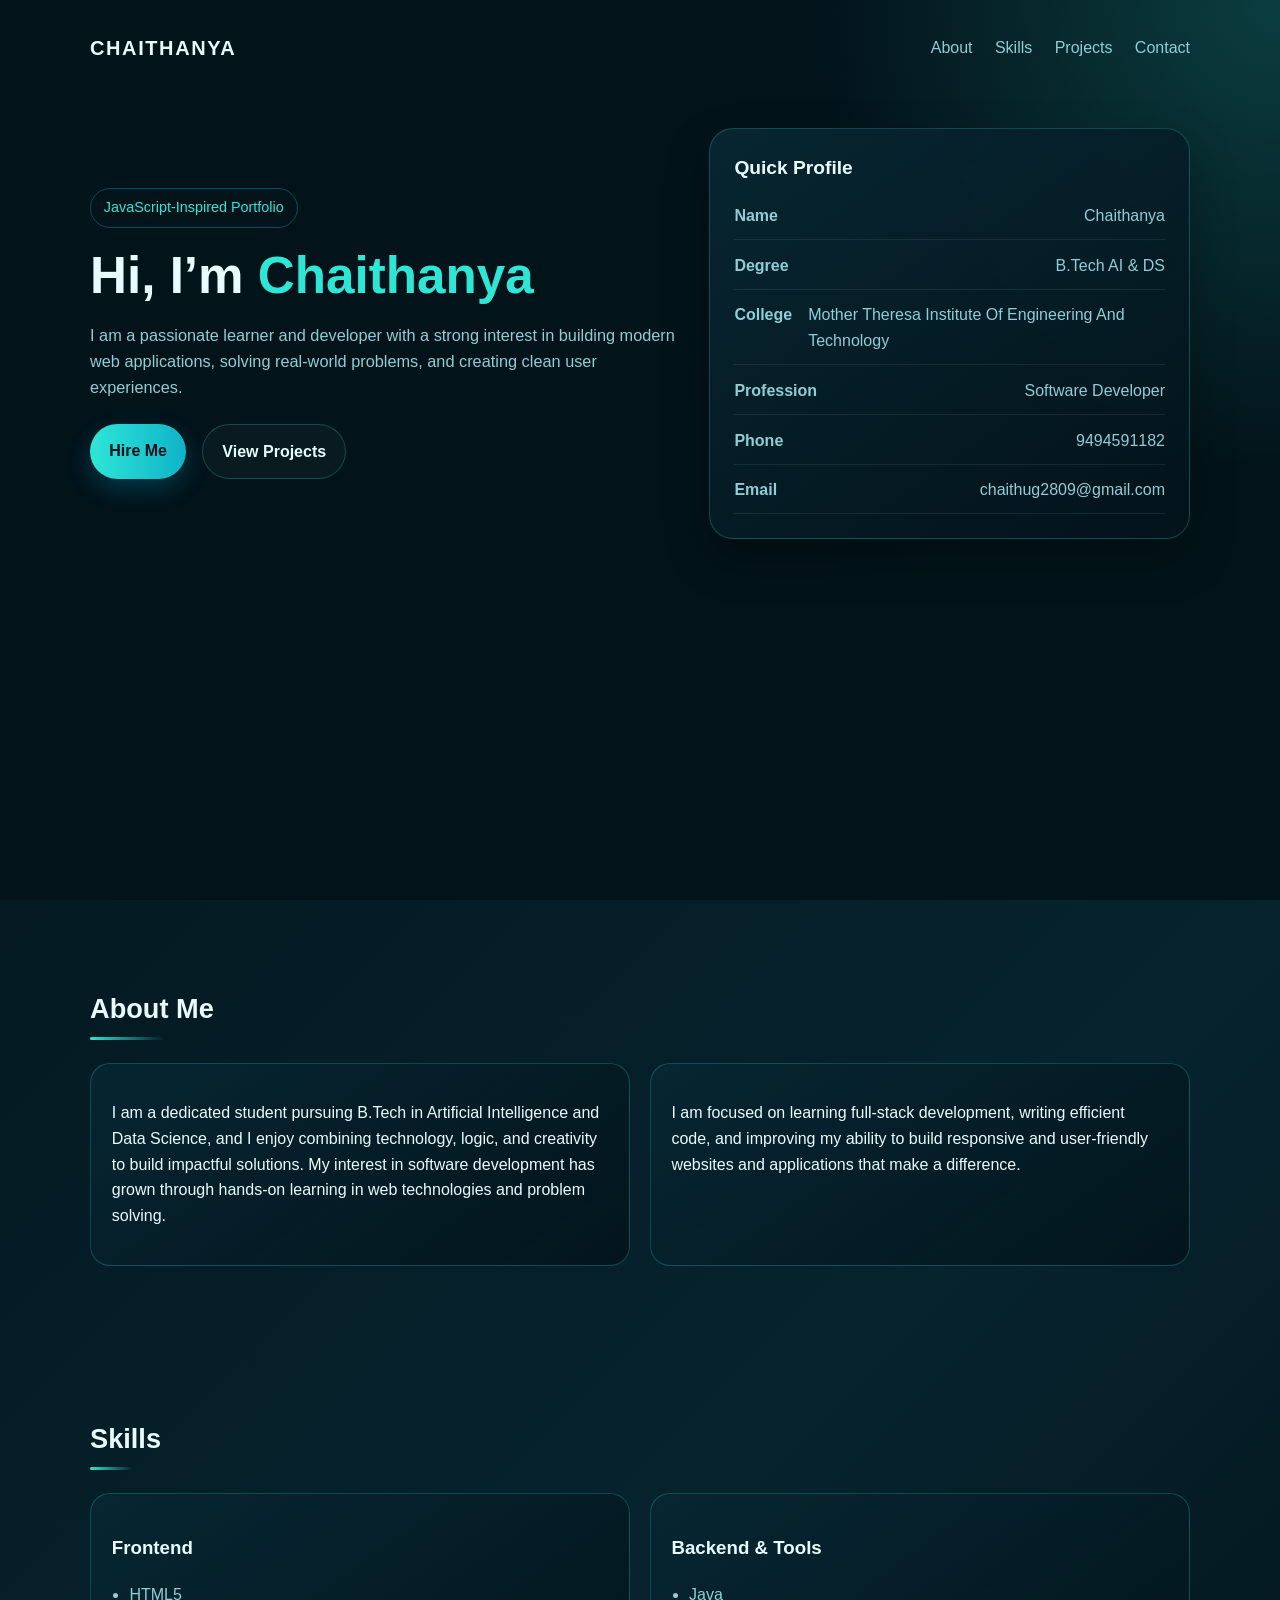
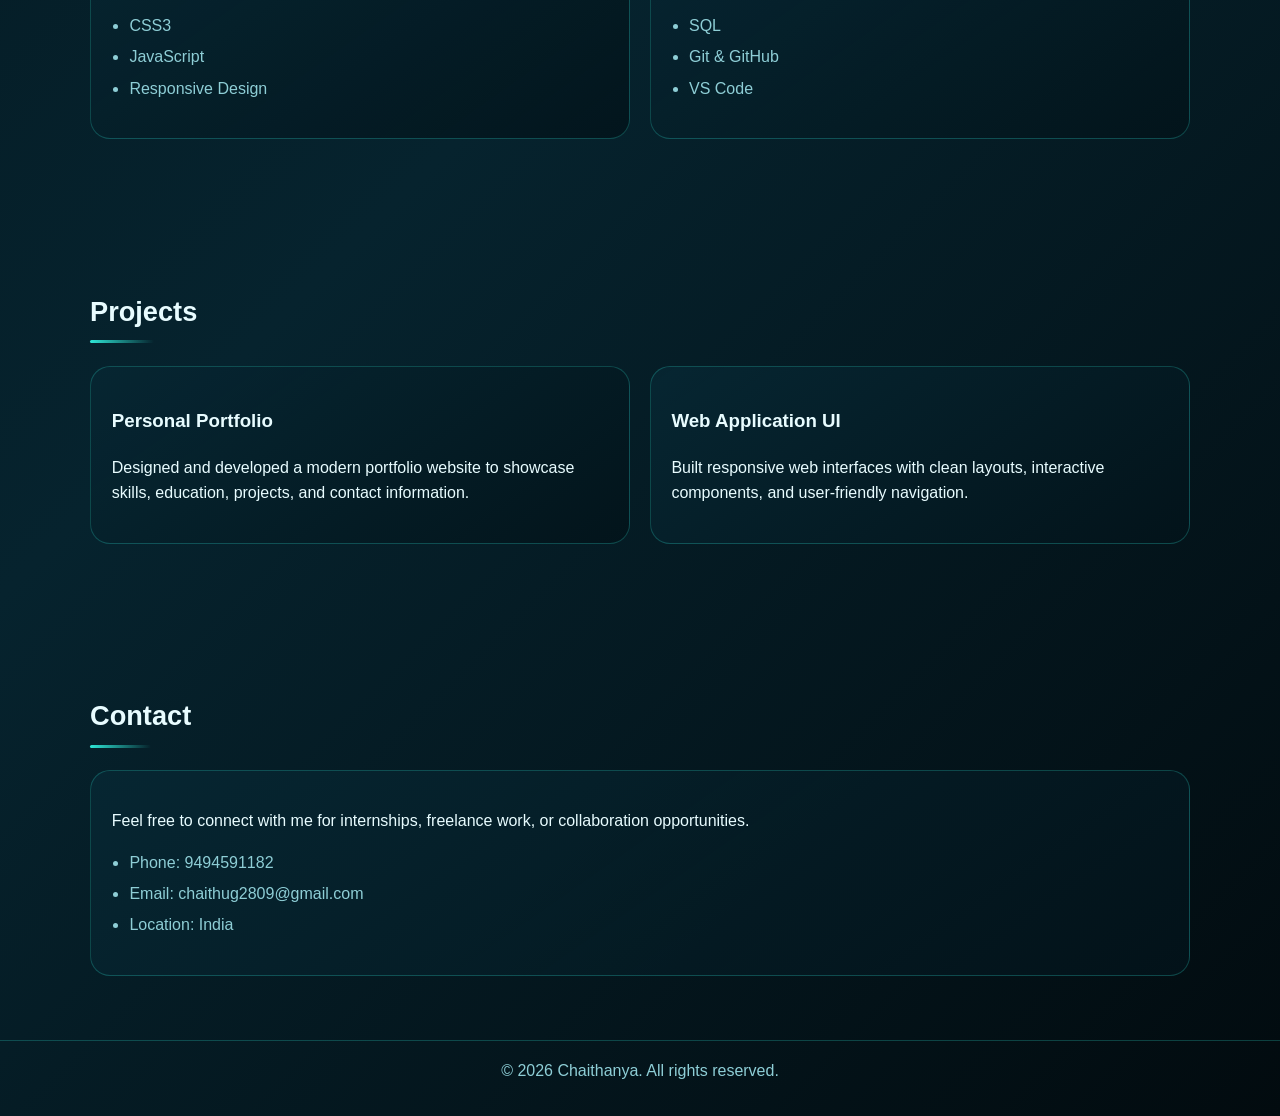
==== html-css/index.html @ 0087b9ec "index" ====
<!DOCTYPE html>
<html lang="en">
<head>
  <meta charset="UTF-8" />
  <meta name="viewport" content="width=device-width, initial-scale=1.0" />
  <title>Chaithanya | JavaScript Developer</title>
  <style>
    :root {
      --bg: #03131a;
      --panel: #072733;
      --text: #e8fcff;
      --muted: #8eced6;
      --accent: #2ee6d6;
      --accent-2: #0fb3c9;
      --border: rgba(46, 230, 214, 0.24);
    }

    * { box-sizing: border-box; }
    html { scroll-behavior: smooth; }
    body {
      margin: 0;
      font-family: "Segoe UI", Tahoma, Geneva, Verdana, sans-serif;
      color: var(--text);
      background: linear-gradient(135deg, var(--bg), #06232e 55%, #020b0f);
      line-height: 1.6;
    }

    a { color: inherit; text-decoration: none; }
    img { max-width: 100%; display: block; }

    .container {
      width: min(1100px, calc(100% - 2rem));
      margin: 0 auto;
    }

    header {
      min-height: 100vh;
      background: radial-gradient(circle at top right, rgba(46,230,214,.20), transparent 30%), rgba(3,19,26,.95);
      padding: 1rem 0 4rem;
    }

    .navbar {
      display: flex;
      justify-content: space-between;
      align-items: center;
      padding: 1rem 0;
    }

    .logo {
      font-size: 1.25rem;
      font-weight: 700;
      letter-spacing: 0.08em;
      text-transform: uppercase;
    }

    .nav-links {
      display: flex;
      gap: 1.4rem;
      align-items: center;
    }

    .nav-links a {
      color: var(--muted);
      transition: color 0.2s ease;
    }

    .nav-links a:hover { color: var(--text); }

    .menu-toggle {
      display: none;
      background: transparent;
      border: 1px solid var(--border);
      color: var(--text);
      padding: 0.5rem 0.75rem;
      border-radius: 0.5rem;
      cursor: pointer;
    }

    .hero {
      display: grid;
      grid-template-columns: 1.1fr 0.9fr;
      gap: 2rem;
      align-items: center;
      padding: 3rem 0 1rem;
    }

    .hero h1 {
      font-size: clamp(2rem, 4vw, 3.3rem);
      margin: 0.2rem 0 1rem;
      line-height: 1.15;
    }

    .hero h1 span { color: var(--accent); }
    .hero p { color: var(--muted); font-size: 1.02rem; }

    .badge {
      display: inline-block;
      padding: 0.45rem 0.8rem;
      border: 1px solid rgba(0,212,255,.3);
      border-radius: 999px;
      color: var(--accent);
      font-size: 0.9rem;
      margin-bottom: 1rem;
    }

    .hero-actions {
      display: flex;
      flex-wrap: wrap;
      gap: 1rem;
      margin-top: 1.5rem;
    }

    .btn {
      display: inline-block;
      padding: 0.85rem 1.2rem;
      border-radius: 999px;
      font-weight: 600;
      transition: transform 0.2s ease, box-shadow 0.2s ease;
    }

    .btn:hover { transform: translateY(-2px); }
    .btn-primary {
      background: linear-gradient(90deg, var(--accent), var(--accent-2));
      color: #03111c;
      box-shadow: 0 10px 25px rgba(0,212,255,.2);
    }

    .btn-secondary {
      border: 1px solid var(--border);
      background: rgba(255,255,255,.03);
    }

    .profile-card {
      padding: 1.5rem;
      border: 1px solid var(--border);
      border-radius: 1.5rem;
      background: linear-gradient(145deg, rgba(7,39,51,.95), rgba(3,19,26,.9));
      box-shadow: 0 20px 45px rgba(0,0,0,.28);
      backdrop-filter: blur(8px);
    }

    .profile-card h3 {
      margin-top: 0;
      font-size: 1.2rem;
    }

    .info-list {
      list-style: none;
      padding: 0;
      margin: 1rem 0 0;
      display: grid;
      gap: 0.8rem;
    }

    .info-list li {
      display: flex;
      justify-content: space-between;
      gap: 1rem;
      color: var(--muted);
      border-bottom: 1px solid rgba(255,255,255,.08);
      padding-bottom: 0.65rem;
    }

    section {
      padding: 4rem 0;
    }

    .section-title {
      font-size: 1.7rem;
      margin-bottom: 1.4rem;
      position: relative;
      display: inline-block;
    }

    .section-title::after {
      content: "";
      display: block;
      width: 60%;
      height: 3px;
      background: linear-gradient(90deg, var(--accent), transparent);
      margin-top: 0.45rem;
      border-radius: 999px;
    }

    .grid { display: grid; gap: 1.2rem; }
    .about-grid, .skill-grid, .project-grid {
      grid-template-columns: repeat(2, minmax(0, 1fr));
    }

    .card {
      padding: 1.3rem;
      border: 1px solid var(--border);
      border-radius: 1.25rem;
      background: linear-gradient(145deg, rgba(7,39,51,.9), rgba(3,19,26,.84));
    }

    .skill-grid .card { min-height: 100%; }
    .card ul { padding-left: 1.1rem; color: var(--muted); }
    .card li { margin-bottom: 0.35rem; }

    .project-grid .card:hover {
      transform: translateY(-3px);
      border-color: rgba(0,212,255,.35);
      transition: all 0.2s ease;
    }

    footer {
      border-top: 1px solid var(--border);
      padding: 1.1rem 0 2rem;
      color: var(--muted);
      text-align: center;
    }

    @media (max-width: 800px) {
      .hero, .about-grid, .skill-grid, .project-grid {
        grid-template-columns: 1fr;
      }

      .menu-toggle { display: inline-block; }
      .nav-links {
        display: none;
        position: absolute;
        right: 1rem;
        top: 3.5rem;
        flex-direction: column;
        align-items: flex-start;
        background: rgba(7,17,31,.96);
        padding: 1rem;
        border: 1px solid var(--border);
        border-radius: 0.8rem;
        width: min(220px, calc(100% - 2rem));
      }

      .nav-links.active { display: flex; }
    }
  </style>
</head>
<body>
  <header>
    <div class="container">
      <nav class="navbar">
        <a href="#" class="logo">Chaithanya</a>
        <button class="menu-toggle" aria-label="Toggle menu">☰</button>
        <div class="nav-links">
          <a href="#about">About</a>
          <a href="#skills">Skills</a>
          <a href="#projects">Projects</a>
          <a href="#contact">Contact</a>
        </div>
      </nav>

      <div class="hero">
        <div>
          <span class="badge">JavaScript-Inspired Portfolio</span>
          <h1>Hi, I’m <span>Chaithanya</span></h1>
          <p>I am a passionate learner and developer with a strong interest in building modern web applications, solving real-world problems, and creating clean user experiences.</p>
          <div class="hero-actions">
            <a class="btn btn-primary" href="#contact">Hire Me</a>
            <a class="btn btn-secondary" href="#projects">View Projects</a>
          </div>
        </div>

        <div class="profile-card">
          <h3>Quick Profile</h3>
          <ul class="info-list">
            <li><strong>Name</strong><span>Chaithanya</span></li>
            <li><strong>Degree</strong><span>B.Tech AI & DS</span></li>
            <li><strong>College</strong><span>Mother Theresa Institute Of Engineering And Technology</span></li>
            <li><strong>Profession</strong><span>Software Developer</span></li>
            <li><strong>Phone</strong><span>9494591182</span></li>
            <li><strong>Email</strong><span>chaithug2809@gmail.com</span></li>
          </ul>
        </div>
      </div>
    </div>
  </header>

  <main class="container">
    <section id="about">
      <h2 class="section-title">About Me</h2>
      <div class="grid about-grid">
        <div class="card">
          <p>I am a dedicated student pursuing B.Tech in Artificial Intelligence and Data Science, and I enjoy combining technology, logic, and creativity to build impactful solutions. My interest in software development has grown through hands-on learning in web technologies and problem solving.</p>
        </div>
        <div class="card">
          <p>I am focused on learning full-stack development, writing efficient code, and improving my ability to build responsive and user-friendly websites and applications that make a difference.</p>
        </div>
      </div>
    </section>

    <section id="skills">
      <h2 class="section-title">Skills</h2>
      <div class="grid skill-grid">
        <div class="card">
          <h3>Frontend</h3>
          <ul>
            <li>HTML5</li>
            <li>CSS3</li>
            <li>JavaScript</li>
            <li>Responsive Design</li>
          </ul>
        </div>
        <div class="card">
          <h3>Backend & Tools</h3>
          <ul>
            <li>Java</li>
            <li>SQL</li>
            <li>Git & GitHub</li>
            <li>VS Code</li>
          </ul>
        </div>
      </div>
    </section>

    <section id="projects">
      <h2 class="section-title">Projects</h2>
      <div class="grid project-grid">
        <div class="card">
          <h3>Personal Portfolio</h3>
          <p>Designed and developed a modern portfolio website to showcase skills, education, projects, and contact information.</p>
        </div>
        <div class="card">
          <h3>Web Application UI</h3>
          <p>Built responsive web interfaces with clean layouts, interactive components, and user-friendly navigation.</p>
        </div>
      </div>
    </section>

    <section id="contact">
      <h2 class="section-title">Contact</h2>
      <div class="card">
        <p>Feel free to connect with me for internships, freelance work, or collaboration opportunities.</p>
        <ul>
          <li>Phone: 9494591182</li>
          <li>Email: chaithug2809@gmail.com</li>
          <li>Location: India</li>
        </ul>
      </div>
    </section>
  </main>

  <footer>
    <div class="container">
      © <span id="year"></span> Chaithanya. All rights reserved.
    </div>
  </footer>

  <script>
    const toggle = document.querySelector('.menu-toggle');
    const navLinks = document.querySelector('.nav-links');

    toggle.addEventListener('click', () => {
      navLinks.classList.toggle('active');
    });

    document.querySelectorAll('.nav-links a').forEach(link => {
      link.addEventListener('click', () => navLinks.classList.remove('active'));
    });

    document.getElementById('year').textContent = new Date().getFullYear();
  </script>
</body>
</html>
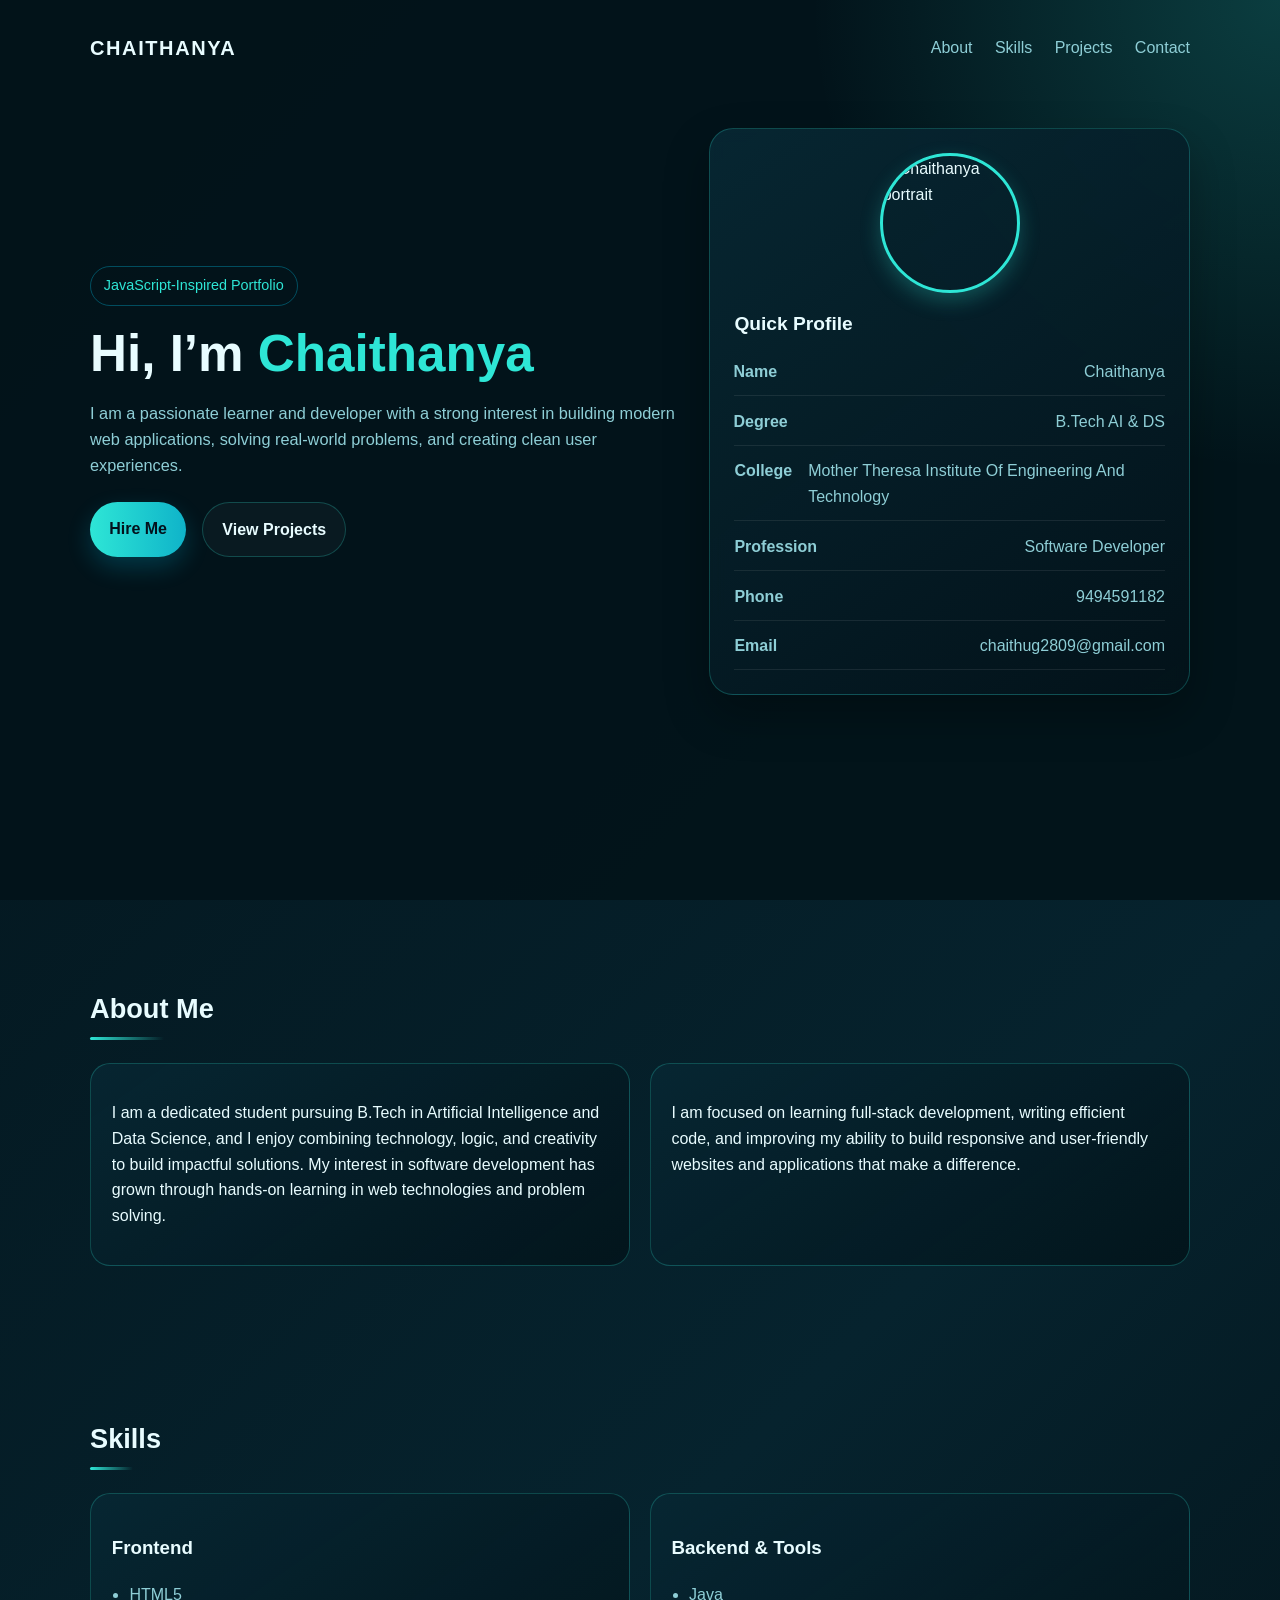
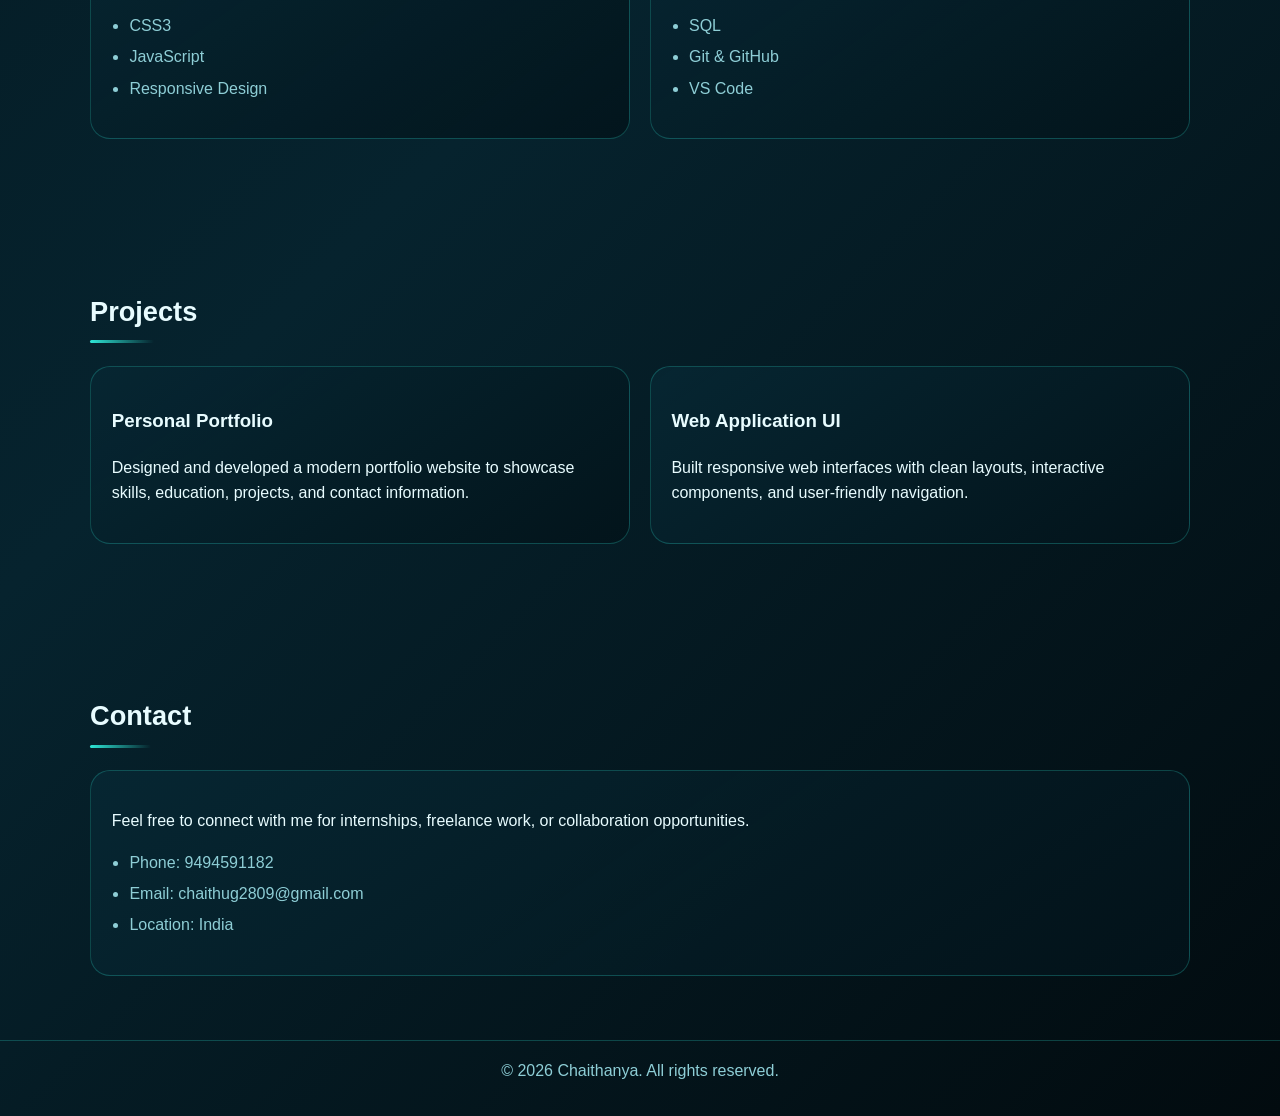
==== commit 29beb0d6: "script" ====
--- a/html-css/index.html
+++ b/html-css/index.html
@@ -139,6 +139,27 @@
       backdrop-filter: blur(8px);
     }
 
+    .photo-wrap {
+      margin-bottom: 1rem;
+      display: flex;
+      justify-content: center;
+    }
+
+    .photo-frame {
+      width: 140px;
+      height: 140px;
+      border-radius: 50%;
+      overflow: hidden;
+      border: 3px solid var(--accent);
+      box-shadow: 0 8px 20px rgba(46,230,214,.25);
+    }
+
+    .photo-frame img {
+      width: 100%;
+      height: 100%;
+      object-fit: cover;
+    }
+
     .profile-card h3 {
       margin-top: 0;
       font-size: 1.2rem;
@@ -261,6 +282,11 @@
         </div>
 
         <div class="profile-card">
+          <div class="photo-wrap">
+            <div class="photo-frame">
+              <img src="https://images.unsplash.com/photo-1494790108377-be9c29b29330?auto=format&fit=crop&w=600&q=80" alt="Chaithanya portrait" />
+            </div>
+          </div>
           <h3>Quick Profile</h3>
           <ul class="info-list">
             <li><strong>Name</strong><span>Chaithanya</span></li>
